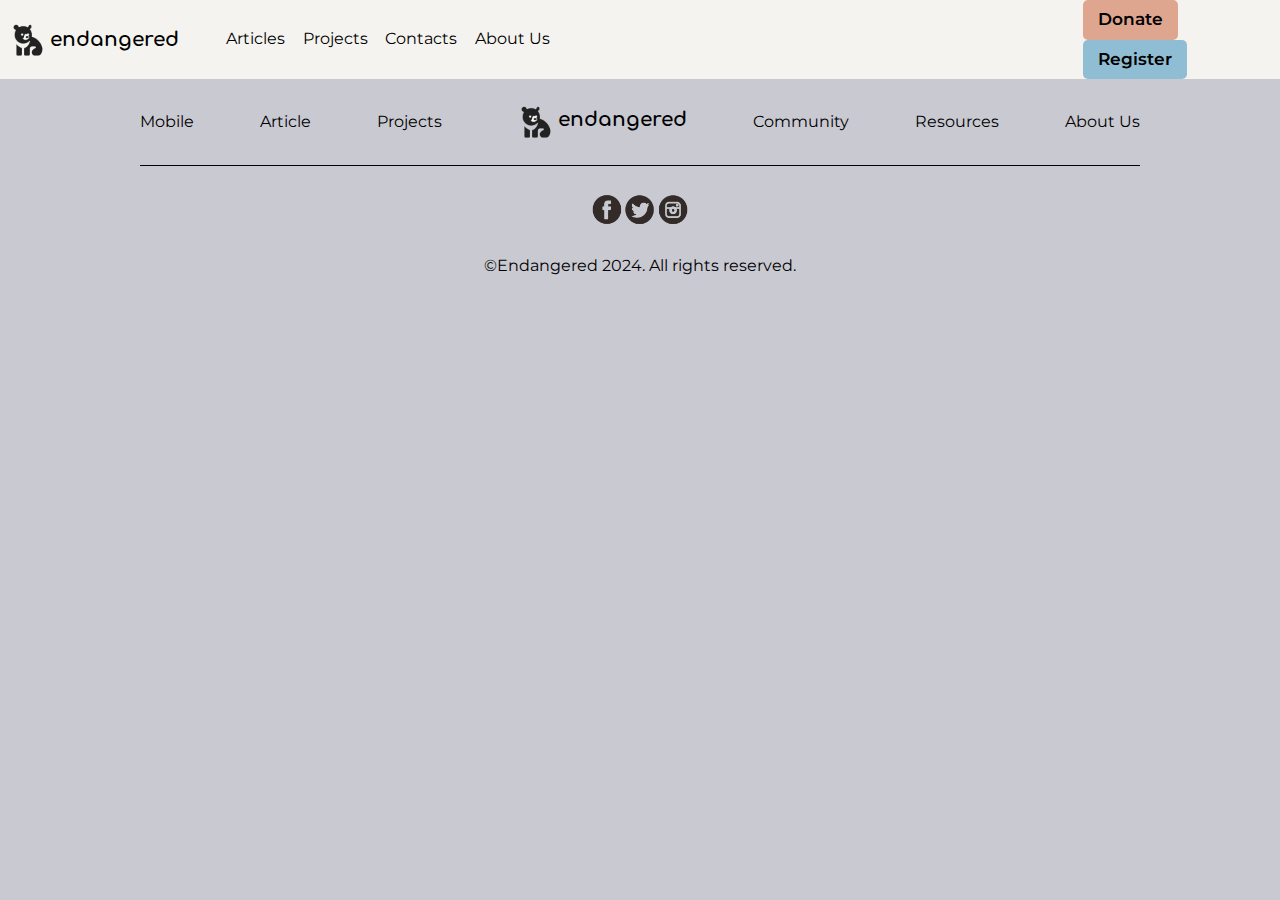
==== sub-html/about.html @ b4b50a13 "Update Main Page, Add Images, Add Sub Pages" ====
<!DOCTYPE html>
<html lang="en">
	<head>
    	<meta charset="utf-8">
		<meta name="viewport" content="width=device-width, initial-scale=1.0">
		<link rel="icon" type="image/svg+xml" href="images/weblogo.jpg">
		<title>About Us</title>
		<!-- fonts -->
		<link rel="preconnect" href="https://fonts.googleapis.com">
		<link rel="preconnect" href="https://fonts.gstatic.com" crossorigin>
		<link href="https://fonts.googleapis.com/css2?family=Comfortaa&family=Hind&family=Montserrat:wght@400;600&display=swap" rel="stylesheet">
		<!-- external CSS link -->
		<link rel="stylesheet" href="../css/normalize.css">
		<link rel="stylesheet" href="../css/style.css">
	</head>
	<body>
		<header>
			<nav class="container">
				<a href="../index.html" class="logo">
					<img id="logo" src="../images/logo.png" alt="https://www.behance.net/gallery/50070953/Endangered-Animal-Logos/modules/297711487"><h1 class="name">endangered</h1>
				</a>
				<ul class="nav-list nav-anch">
					<li><a href="articles.html">Articles</a></li>
					<li><a href="projects.html">Projects</a></li>
					<li><a href="contact.html">Contacts</a></li>
					<li><a href="about.html">About Us</a></li>
				</ul>
				<div class="register">
					<a href="https://support.worldwildlife.org/site/SPageServer?pagename=main_monthly&s_src=AWE2306OQ18299A01179RX&s_subsrc=topnav" target="_blank"><button type="button">Donate</button></a>
					<button type="button">Register</button>
				</div>
			</nav>
		</header>

		<main>
			<section>
			</section>
		</main>
		
		<footer>
			<div>
				<ul class="footer-nav nav-anch">
					<li>
						<a href="#">Mobile</a>
					</li>
					<li>
						<a href="articles.html">Article</a>
					</li>
					<li>
						<a href="projects.html">Projects</a>
					</li>
					<li>
						<a href="../index.html" class="logo">
							<img id="logo" src="../images/logo.png" alt="https://www.behance.net/gallery/50070953/Endangered-Animal-Logos/modules/297711487"><h1 class="name">endangered</h1>
						</a>
					</li>
					<li>
						<a href="https://support.worldwildlife.org/site/SPageServer?pagename=can_home" target="_blank">Community</a>
					</li>
					<li>
						<a href="https://www.worldwildlife.org/" target="_blank">Resources</a>
					</li>
					<li>
						<a href="about.html">About Us</a>
					</li>
				</ul>
			</div>
			<img src="../images/icons.png" alt="icons">
			<p>&copy;Endangered 2024. All rights reserved.</p>
		</footer>
		<script type="text/javascript" src="js/main.js"></script>
	</body>
</html>
---- css/style.css ----
/******************************************
               Global CSS
*******************************************/
* {
     box-sizing: border-box;
     list-style: none;
     /*border: 1px solid black;*/
}

body {
     font-family: 'Montserrat', 'Hind', sans-serif;
     background-color: rgba(200, 200, 209, 0.99);
}

/******************************************
                  Header
*******************************************/

header {
     background-color: rgba(244, 243, 239, 0.99);
     width: 100%;
}

.container {
     display: flex;
     vertical-align: middle;
     align-items: center;
     width: 100%;
}

.logo {
     display: flex;
     text-decoration: none;
}

#logo {
     vertical-align: middle;
     width: 50px;
     height: auto;
}

.name {
     font-family: 'Comfortaa', 'Montserrat', cursive;
     font-size: 20px;
     color: black;
}

.nav-list {
     display: flex;
     list-style-type: none;
     width: 47%;
     margin-left: 3%;
     padding: 0;
}

.nav-list > li {
     margin: 0 1.5%;
}

.nav-anch a {
     color: black;
     text-decoration: none;
}

.nav-anch a:hover {
     color: rgba(143, 189, 211, 1);
     /*Borders*/
     /*border: solid 1px black;
     padding: 2px;*/
}

.register {
     display: inline-block;
     margin-left: 22%;
}

.register button {
     background-color: rgba(222,165,143,1);
     border: none;
     border-radius: 5px;
     padding: 10px 15px;
     font-weight: 600;
     font-size: 17px;
     cursor: pointer;
}

.register > a + button {
     background-color: rgba(143, 189, 211, 1);
}

/******************************************
                Home Page
*******************************************/

.front-page {
     background-image: url('../images/deer-bg.jpg');
     background-repeat: no-repeat;
     background-size: 100% auto;
     width: 100%;
     height: 900px; /*Relook at this and change*/
}

.title {
     position: absolute; /*Could do div and margin pushing*/
     color: rgba(255,253,208,1);
     font-weight: 400;
     font-size: 40px;
     right: 7%;
     bottom: 35%;
}

.learn {
     display: block;
     position: absolute;
     color: rgba(0, 0, 0, 1);
     background-color: rgba(255,255,255,1);
     border: none;
     border-radius: 25px;
     padding: 1% 2%;
     text-decoration: none;
     text-align: left;
     font-size: 20px;
     cursor: pointer;
     right: 17.5%;
     bottom: 30%;
}

.learn:hover {
     background-color: antiquewhite;
}

/******************************************
               Mission Page
*******************************************/

#mission-statement {
     background: linear-gradient(0deg, rgba(204,204,215,1) 0%, rgba(115,92,60,1) 100%);
     height: 800px;
}

.mission-block{
     width: 1000px;
     margin: 0 auto;
}

.heads {
     width: fit-content;
     margin: 0 auto;
     border-bottom: 1px solid black;
     padding-bottom: 3px;
     font-size: 35px;
}

.mission-block > h1 {
     padding-top: 40px;
}

.mission-block > p {
     font-family: 'Hind', sans-serif;
     font-size: 25px;
     padding-bottom: 12.5%;
}

.mission-block > h3 {
     font-size: 30px;
}

.biomes {
     width: 1200px;
     margin: 2.5% auto 0 auto;
     text-align: center;
}

.circle {
     display: inline-block;
     width: 175px;
     height: 175px;
     margin: 25px;
     background: rgba(248, 243, 233, 1) none no-repeat center center;
     box-shadow: 0 0 15px black;
     border-radius: 50%;
     background-size: cover;
     font-family: 'Hind', sans-serif;
}
.circle > span {
     display: block;
     margin-top: 200px;
     font-family: 'Hind', sans-serif;
     font-weight: 700;
     font-size: 18px;
}

.grassland {
     color: #E94545;
     background-image: url(../images/grassland.jpg);
}

.forest {
     color: #228B22;
     background-image: url(../images/forest.jpg);
}

.aquatic {
     color: #0A538F;
     background-image: url(../images/aquatic.jpg);
}

.desert {
     color: #FFC477;
     background-image: url(../images/desert.jpg);
}

.tundra {
     color: #878ECD;
     background-image: url(../images/tundra.jpg);
}

/******************************************
               Featured Page
*******************************************/
#featured {
     height: 555px;
}

#featured > h2 {
     font-size: 35px;
     font-weight: 400;
     border-bottom: none;
}

.aot {
     display: flex;
     justify-content: center;
     width: 1400px;
     margin: 3% auto 0 auto;
     align-content: center;
}

.aot > img {
     border-radius: 5px;
     width: 600px;
     height: auto;
}

.aot-info {
     display: flex;
     flex-direction: column;
     flex-wrap: wrap;
     text-align: left;
     justify-content: center; /*Up for debates*/
     margin: 0;
     width: 50%;
     padding: 0 30px;
}

.aot-info > h3 {
     font-size: 22px;
     margin: 0;
}

.aot-info > p {
     font-family: 'Hind', sans-serif;
     font-size: 18px;
     margin-top: 5%;
}

/******************************************
               How to Help
*******************************************/
.cheetah {
     background-image: url(../images/cheetah-3.jpg);
     background-repeat: no-repeat;
     background-size: cover;
     background-position: 0;
     width: 100%;
     height: 250px;
}

/******************************************
               Footer
*******************************************/
footer {
     height: 200px;
}

footer > p {
     text-align: center;
}

footer > div {
     width: 1000px;
     margin: 0 auto;
     border-bottom: 1px solid black
}

.footer-nav {
     display: flex;
     justify-content: space-between;
     padding: 0;
     align-items: center;     
}

footer img {
     display: block;
     width: 100px;
     height: auto;
     margin: 1% auto;
}


/******************************************
               Articles.HTML
*******************************************/
#articles-page {
     width: 1000px;
     margin: 0 auto;
}

#articles-page > h1 {
     width: fit-content;
     margin: 3% auto;
     border-bottom: 1px solid black;
}

.articles {
     text-align: center;
     border-bottom: 1px dotted black;
     margin: 2% auto;
}
.half {
     display: inline-block;
     width: 45%;
     margin-left: 0;
}

.category {
     display: block;
}

.article-images {
     width: 300px;
     height: auto;
}

.move-left {
     text-align: left;
}


/******************************************
               Projects
*******************************************/
.grassland-projects {
     background-image: url(../images/grasslands-bg.jpeg);
     background-repeat: no-repeat;
     background-position: 30%;
}
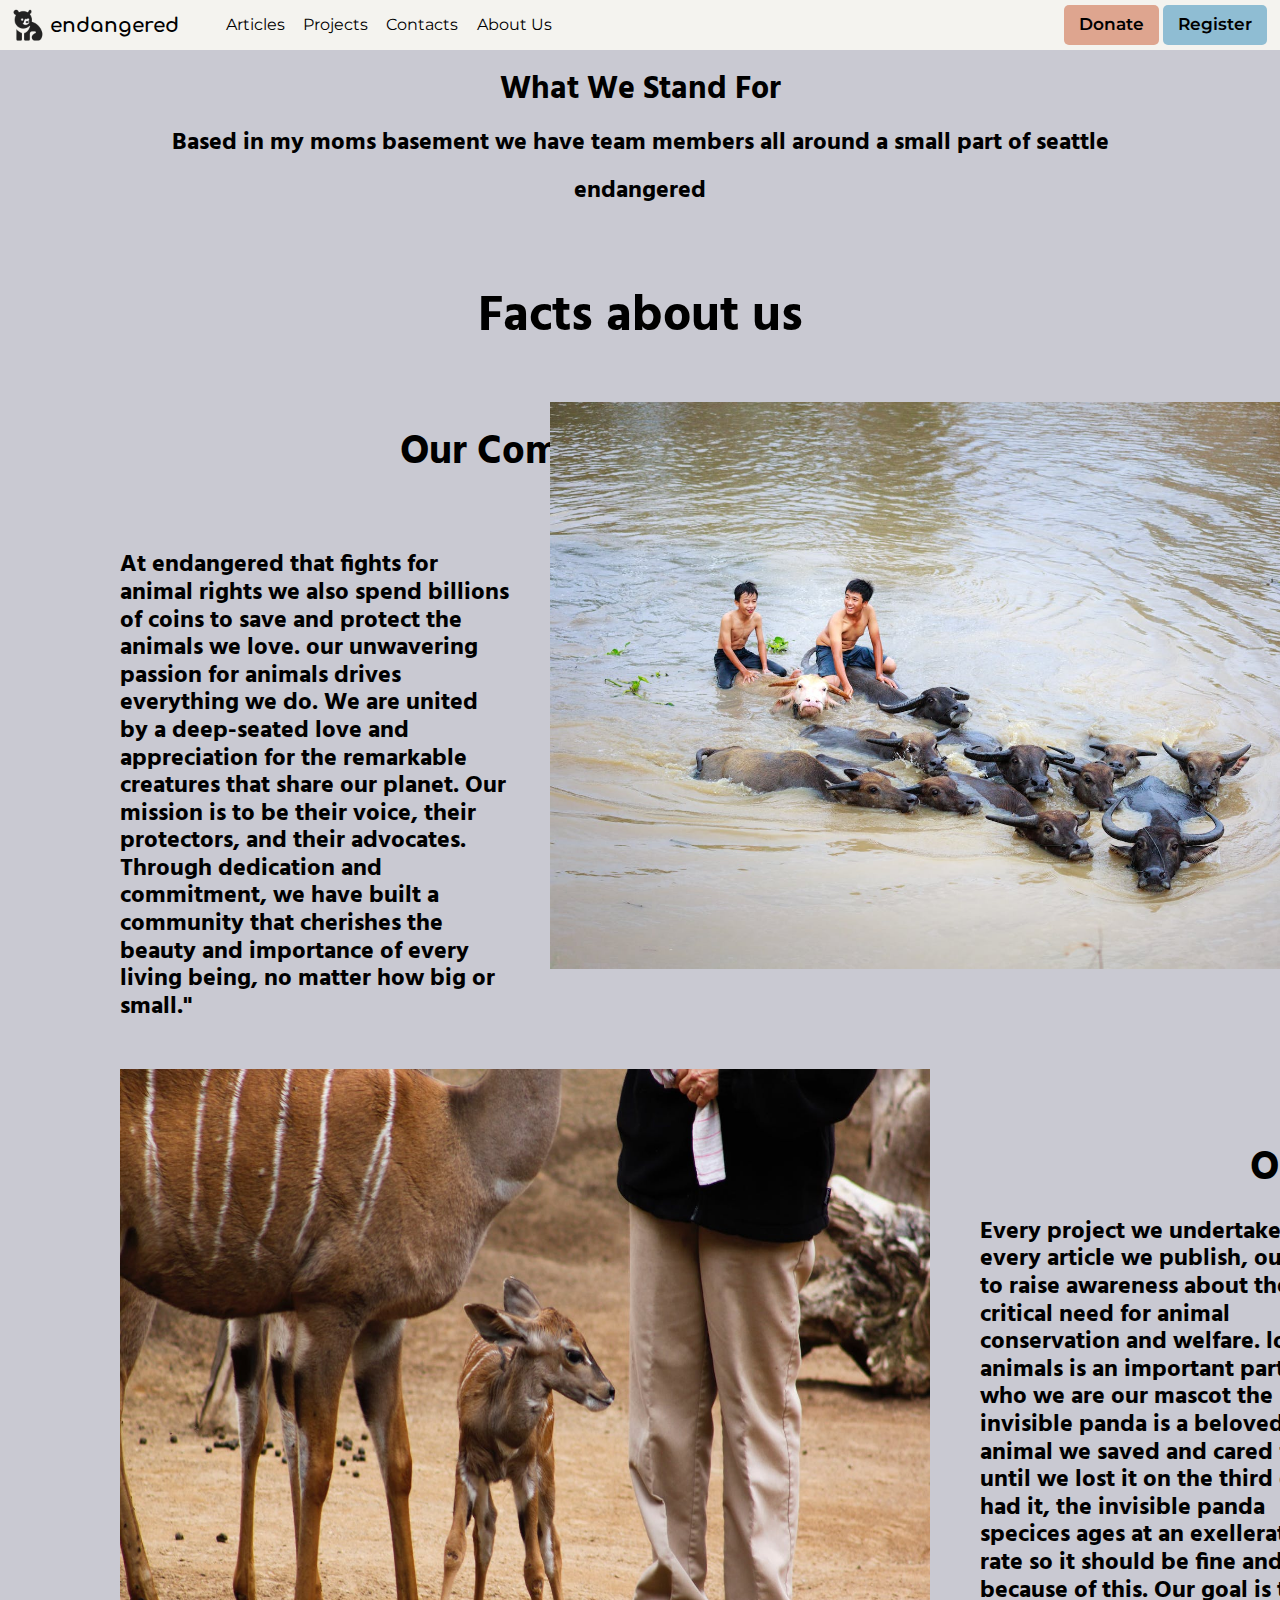
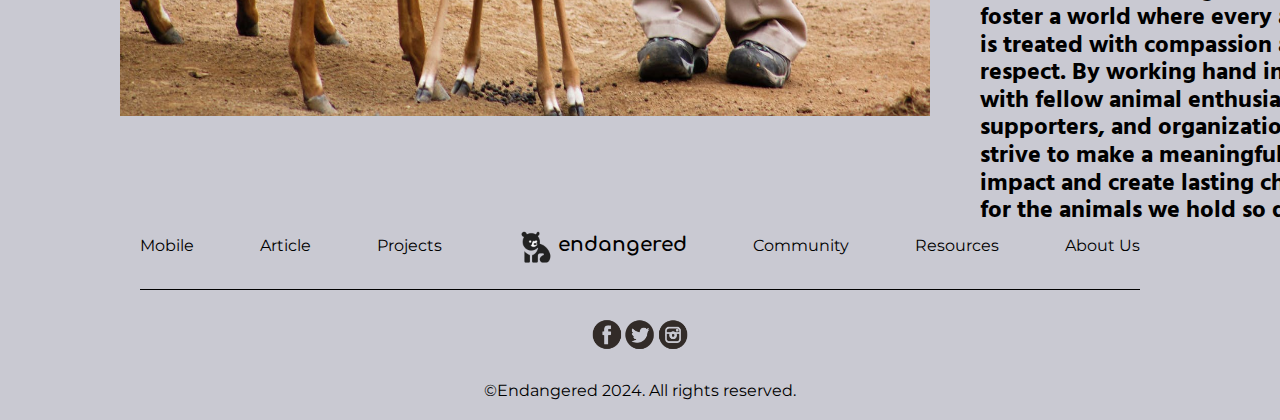
==== commit fc95dafd: "completed web" ====
--- a/sub-html/about.html
+++ b/sub-html/about.html
@@ -32,8 +32,41 @@
 			</nav>
 		</header>
 
-		<main>
+		<main id="about-main">
 			<section>
+				<div class="aboutaDiv">
+					<h1>What We Stand For</h1>
+					<h2>Based in my moms basement we have team members all around a small part of seattle</h2>
+					<h2>endangered</h2>
+					<h1 id="about-sizing">Facts about us</h1>
+				</div>
+
+
+				<h1 id="title2">Our Company</h1>
+				<div id="firstbox">
+					<h2 class="mynameisboxxy">
+						At endangered that fights for animal rights we also spend billions of coins to save and protect the animals we love.
+						our unwavering passion for animals drives everything we do. We are united by a deep-seated love and appreciation for 
+						the remarkable creatures that share our planet. Our mission is to be their voice, their protectors, and their advocates.
+						Through dedication and commitment, we have built a community that cherishes the beauty and importance of every living being,
+						no matter how big or small."
+					</h2>
+					<img id="cute-crossing" src="../images/Ox-Crossing-quang-nguyen-vinh.jpeg" alt="quang-nguyen-vinh">
+				</div>
+
+				<h1 id="title3">Our Projects</h1>
+
+				<div id="secondBox">
+					<img id="baby-deer" src="../images/cute-young-deer-yigithan-bal.jpeg" alt="yigithan-bal">
+					<h2 class="mynameisboxxy">
+						Every project we undertake and every article we publish, our aim is to raise awareness 
+						about the critical need for animal conservation and welfare. loving animals is an important part of who we are our mascot the 
+						invisible panda is a beloved animal we saved and cared for ... until we lost it on the third day we had it, the invisible 
+						panda specices ages at an exellerated rate so it should be fine and because of this. Our goal is to foster a world where every
+						animal is treated with compassion and respect. By working hand in hand with fellow animal enthusiasts, supporters, and organizations, we 
+						strive to make a meaningful impact and create lasting change for the animals we hold so dear.
+					</h2>
+				</div>
 			</section>
 		</main>
 		
--- a/css/style.css
+++ b/css/style.css
@@ -53,7 +53,7 @@
      padding: 0;
 }
 
-.nav-list > li {
+.nav-list>li {
      margin: 0 1.5%;
 }
 
@@ -70,12 +70,12 @@
 }
 
 .register {
-     display: inline-block;
-     margin-left: 22%;
+     display: block;
+     margin: 0 1% 0 auto;
 }
 
 .register button {
-     background-color: rgba(222,165,143,1);
+     background-color: rgba(222, 165, 143, 1);
      border: none;
      border-radius: 5px;
      padding: 10px 15px;
@@ -84,7 +84,7 @@
      cursor: pointer;
 }
 
-.register > a + button {
+.register>a+button {
      background-color: rgba(143, 189, 211, 1);
 }
 
@@ -95,14 +95,16 @@
 .front-page {
      background-image: url('../images/deer-bg.jpg');
      background-repeat: no-repeat;
-     background-size: 100% auto;
+     background-size: cover;
      width: 100%;
-     height: 900px; /*Relook at this and change*/
+     height: 900px;
+     /*Relook at this and change*/
 }
 
 .title {
-     position: absolute; /*Could do div and margin pushing*/
-     color: rgba(255,253,208,1);
+     position: absolute;
+     /*Could do div and margin pushing*/
+     color: rgba(255, 253, 208, 1);
      font-weight: 400;
      font-size: 40px;
      right: 7%;
@@ -113,7 +115,7 @@
      display: block;
      position: absolute;
      color: rgba(0, 0, 0, 1);
-     background-color: rgba(255,255,255,1);
+     background-color: rgba(255, 255, 255, 1);
      border: none;
      border-radius: 25px;
      padding: 1% 2%;
@@ -134,11 +136,11 @@
 *******************************************/
 
 #mission-statement {
-     background: linear-gradient(0deg, rgba(204,204,215,1) 0%, rgba(115,92,60,1) 100%);
+     background: linear-gradient(0deg, rgba(204, 204, 215, 1) 0%, rgba(115, 92, 60, 1) 100%);
      height: 800px;
 }
 
-.mission-block{
+.mission-block {
      width: 1000px;
      margin: 0 auto;
 }
@@ -151,17 +153,17 @@
      font-size: 35px;
 }
 
-.mission-block > h1 {
+.mission-block>h1 {
      padding-top: 40px;
 }
 
-.mission-block > p {
+.mission-block>p {
      font-family: 'Hind', sans-serif;
      font-size: 25px;
      padding-bottom: 12.5%;
 }
 
-.mission-block > h3 {
+.mission-block>h3 {
      font-size: 30px;
 }
 
@@ -182,7 +184,8 @@
      background-size: cover;
      font-family: 'Hind', sans-serif;
 }
-.circle > span {
+
+.circle>span {
      display: block;
      margin-top: 200px;
      font-family: 'Hind', sans-serif;
@@ -222,7 +225,8 @@
      height: 555px;
 }
 
-#featured > h2 {
+#featured>h2 {
+     margin-top: 1.5%;
      font-size: 35px;
      font-weight: 400;
      border-bottom: none;
@@ -236,7 +240,7 @@
      align-content: center;
 }
 
-.aot > img {
+.aot>img {
      border-radius: 5px;
      width: 600px;
      height: auto;
@@ -247,18 +251,19 @@
      flex-direction: column;
      flex-wrap: wrap;
      text-align: left;
-     justify-content: center; /*Up for debates*/
+     justify-content: center;
+     /*Up for debates*/
      margin: 0;
      width: 50%;
      padding: 0 30px;
 }
 
-.aot-info > h3 {
+.aot-info>h3 {
      font-size: 22px;
      margin: 0;
 }
 
-.aot-info > p {
+.aot-info>p {
      font-family: 'Hind', sans-serif;
      font-size: 18px;
      margin-top: 5%;
@@ -268,7 +273,7 @@
                How to Help
 *******************************************/
 .cheetah {
-     background-image: url(../images/cheetah-3.jpg);
+     background-image: url(../images/cheetah-2.jpg);
      background-repeat: no-repeat;
      background-size: cover;
      background-position: 0;
@@ -276,18 +281,57 @@
      height: 250px;
 }
 
+.cheetah>div {
+     position: relative;
+     text-align: center;
+     width: 300px;
+     margin-left: auto;
+     top: 35%;
+     right: 15%;
+}
+
+.cheetah h2 {
+     color: #FFFDD0;
+     border-bottom: 1px solid #FFFDD0;
+     width: fit-content;
+     margin: 0 auto 5% auto;
+     font-weight: 400;
+     font-size: 30px;
+}
+
+.cheetah a {
+     margin: 0 1%;
+}
+
+.cheetah button {
+     background-color: rgba(255, 255, 255, 0.9);
+     color: rgb(50, 176, 234);
+     border: none;
+     border-radius: 5px;
+     padding: 12px 27px;
+     font-weight: 600;
+     font-size: 15px;
+     cursor: pointer;
+}
+
+.cheetah a+a>button {
+     background-color: rgb(50, 176, 234);
+     color: rgba(255, 255, 255, 1);
+}
+
 /******************************************
                Footer
 *******************************************/
 footer {
+     margin-top: 5%;
      height: 200px;
 }
 
-footer > p {
+footer>p {
      text-align: center;
 }
 
-footer > div {
+footer>div {
      width: 1000px;
      margin: 0 auto;
      border-bottom: 1px solid black
@@ -297,7 +341,7 @@
      display: flex;
      justify-content: space-between;
      padding: 0;
-     align-items: center;     
+     align-items: center;
 }
 
 footer img {
@@ -311,30 +355,32 @@
 /******************************************
                Articles.HTML
 *******************************************/
+#articles-html {
+     background-color: white;
+}
+
 #articles-page {
-     width: 1000px;
+     width: 1200px;
      margin: 0 auto;
 }
 
-#articles-page > h1 {
+#articles-page>h1 {
      width: fit-content;
      margin: 3% auto;
      border-bottom: 1px solid black;
 }
 
-.articles {
-     text-align: center;
-     border-bottom: 1px dotted black;
-     margin: 2% auto;
-}
-.half {
-     display: inline-block;
-     width: 45%;
-     margin-left: 0;
-}
-
-.category {
-     display: block;
+.main-article {
+     display: flex;
+     flex-wrap: wrap;
+     background-color: rgba(240, 240, 240, 0.99);
+     margin-bottom: 3%;
+}
+
+.main-article .article-images {
+     text-align: left;
+     width: 600px;
+     height: auto;
 }
 
 .article-images {
@@ -342,16 +388,296 @@
      height: auto;
 }
 
-.move-left {
+.main-article>div+div {
      text-align: left;
-}
-
+     width: 600px;
+}
+
+.main-article>div+div>h2,
+.main-article>div+div>span,
+.main-article>div+div>p,
+.main-article>div+div>a {
+     display: block;
+     width: 515px;
+     margin: 3% auto;
+}
+
+.main-article>div+div>p {
+     margin-top: 5%;
+}
+
+.sub-articles>a {
+     background-color: rgba(240, 240, 240, 0.99);
+     display: inline-block;
+     width: 590px;
+     text-decoration: none;
+     color: black;
+     padding-bottom: 10px;
+     margin-bottom: 3%;
+}
+
+.sub-articles .spacer {
+     margin-left: 1.2%;
+}
+
+.sub-articles img {
+     width: 590px;
+     height: 330px;
+}
+
+.sub-articles span {
+     font-family: 'Hind', 'Montserrat', sans-serif;
+     font-weight: 700;
+     border-left: 2.5px solid black;
+     padding-left: 5px;
+}
+
+.sub-article-info {
+     padding: 0 15px 10px 15px;
+}
 
 /******************************************
                Projects
 *******************************************/
-.grassland-projects {
-     background-image: url(../images/grasslands-bg.jpeg);
+#projects-html {
+     text-align: center;
+     font-family: 'Montserrat', sans-serif;
+     font-weight: 700;
+     font-size: 20px;
+     background-color: rgba(51,51,56,0.99);
+}
+
+#projects-html h1 {
+     margin: 0;
+     margin-bottom: 100px;
+}
+
+#projects-html section {
+     height: 925px;
+}
+
+#grassland,
+#forest,
+#aquatic,
+#desert,
+#tundra {
+     display: flex;
+     align-items: center;
+     justify-content: center;
+     background-image: url(../images/grassland-bg.jpg);
      background-repeat: no-repeat;
-     background-position: 30%;
-}
+     background-size: cover;
+     background-position: 10% 58%;
+     height: 200px;
+}
+
+#forest {
+     background-image: url(../images/forest-bg.jpg);
+     background-position: 10% 35%;
+}
+
+#aquatic {
+     background-image: url(../images/aquatic-bg.jpg);
+     background-position: 10% 3.5%;
+}
+
+#desert {
+     background-image: url(../images/desert-bg.jpg);
+     background-position: 10% 66.5%;
+}
+
+#tundra {
+     background-image: url(../images/tundra-bg.jpg);
+     background-position: 10% 48%;
+}
+
+.square {
+     display: inline-block;
+     width: 200px;
+     height: 200px;
+     margin: 5%;
+     background: rgba(248, 243, 233, 1) none no-repeat center center;
+     border-radius: 5px;
+     box-shadow: 0 0 5px rgba(240,240,240,0.99);
+     background-size: cover;
+     font-family: 'Hind', sans-serif;
+     font-size: 18px;
+}
+
+.square span {
+     display: block;
+     color: rgba(240,240,240,1);
+     font-weight: 700;
+     font-family: 'Hind', 'Montserrat', sans-serif;
+     margin-top: 110%;
+}
+
+.end-1 {
+     background-image: url(../images/projects-1.jpg);
+}
+
+.end-2 {
+     background-image: url(../images/projects-2.jpg);
+     background-position: 80%;
+}
+
+.end-3 {
+     background-image: url(../images/projects-3.jpg);
+}
+
+.end-4 {
+     background-image: url(../images/projects-4.jpg);
+     background-position: 10% 10%;
+}
+
+.end-5 {
+     background-image: url(../images/projects-5.jpg);
+     background-position: 80%;
+}
+
+.end-6 {
+     background-image: url(../images/projects-6.jpeg);
+     background-position: 0 35%;
+}
+/****************
+    contact
+****************/
+.contact-section * {
+     box-sizing: content-box;
+   }
+ 
+   #mainContact {
+     background-image: url('../images/buffalow.jpeg');
+     background-repeat: no-repeat;
+     background-size: cover;
+   }
+ 
+   #body2 {
+     font-family: Arial, sans-serif;
+     margin: 0;
+     padding: 0;
+     background-color: #f4f4f4;
+     background-repeat: no-repeat;
+   }
+   
+   .container2 {
+     max-width: 620px;
+     margin: 0 auto;
+     padding: 20px;
+     background-color: #ffffff;
+     box-shadow: 0px 0px 5px rgba(0, 0, 0, 0.2);
+     border-radius: 5px;
+   }
+   
+   #contact {
+     text-align: center;
+   }
+   
+   .contact-section form {
+     display: grid;
+     gap: 10px;
+   }
+ 
+   .contact-section label {
+     font-weight: bold;
+   }
+   
+   input[type="text"],
+   input[type="date"],
+   input[type="email"],
+   input[type="tel"],
+   .contact-section textarea {
+     width: 96%;
+     padding: 10px;
+     border: 1px solid #ccc;
+     border-radius: 10px;
+   }
+   
+   .contact-section textarea {
+     resize: vertical;
+   }
+   
+   .contact-section button {
+     background-color: #007bff;
+     color: #fff;
+     border: none;
+     padding: 10px 20px;
+     border-radius: 3px;
+     cursor: pointer;
+   }
+   
+   .contact-section button:hover {
+     background-color: #0056b3;
+   }
+   
+     #confirmation-message {
+        display: none;
+        text-align: center;
+        font-family:'Hind', sans-serif;
+        font-size: 70px;
+     }
+
+     
+.aboutaDiv {
+     position: relative;
+     text-align: center;
+ }
+ .aboutaDiv h1, h2{
+     font-family: 'Hind', sans-serif;
+ }
+ #about-sizing {
+     font-size: 50px;
+     position: relative;
+     top: 50px;
+ }
+ 
+ #firstbox{
+     position: relative;
+     
+ }
+ #baby-deer {
+     width: 860px;
+     padding-right: 50px;
+ 
+ }
+ 
+ .mynameisboxxy {
+     width: 800px;
+     margin-right: 40px;
+     position: relative;
+     top: 130px;
+ }
+ 
+ #cute-crossing {
+     width: 850px;
+ }
+ 
+ #title2 {
+     font-size: 40px;
+     font-family: 'Hind', sans-serif;
+     position: relative;
+     left: 400px;
+     top: 100px;
+ }
+ 
+ #title3 {
+     font-size: 40px;
+     font-family: 'Hind', sans-serif;
+     position: relative;
+     left: 1250px;
+     top: 150px;
+ }
+ 
+ #firstbox {
+     display: flex;
+     position: relative;
+     left: 120px;
+ }
+ 
+ #secondBox {
+     display: flex;
+     position: relative;
+     left: 120px;
+     padding-bottom: 40px;
+ }
+ 